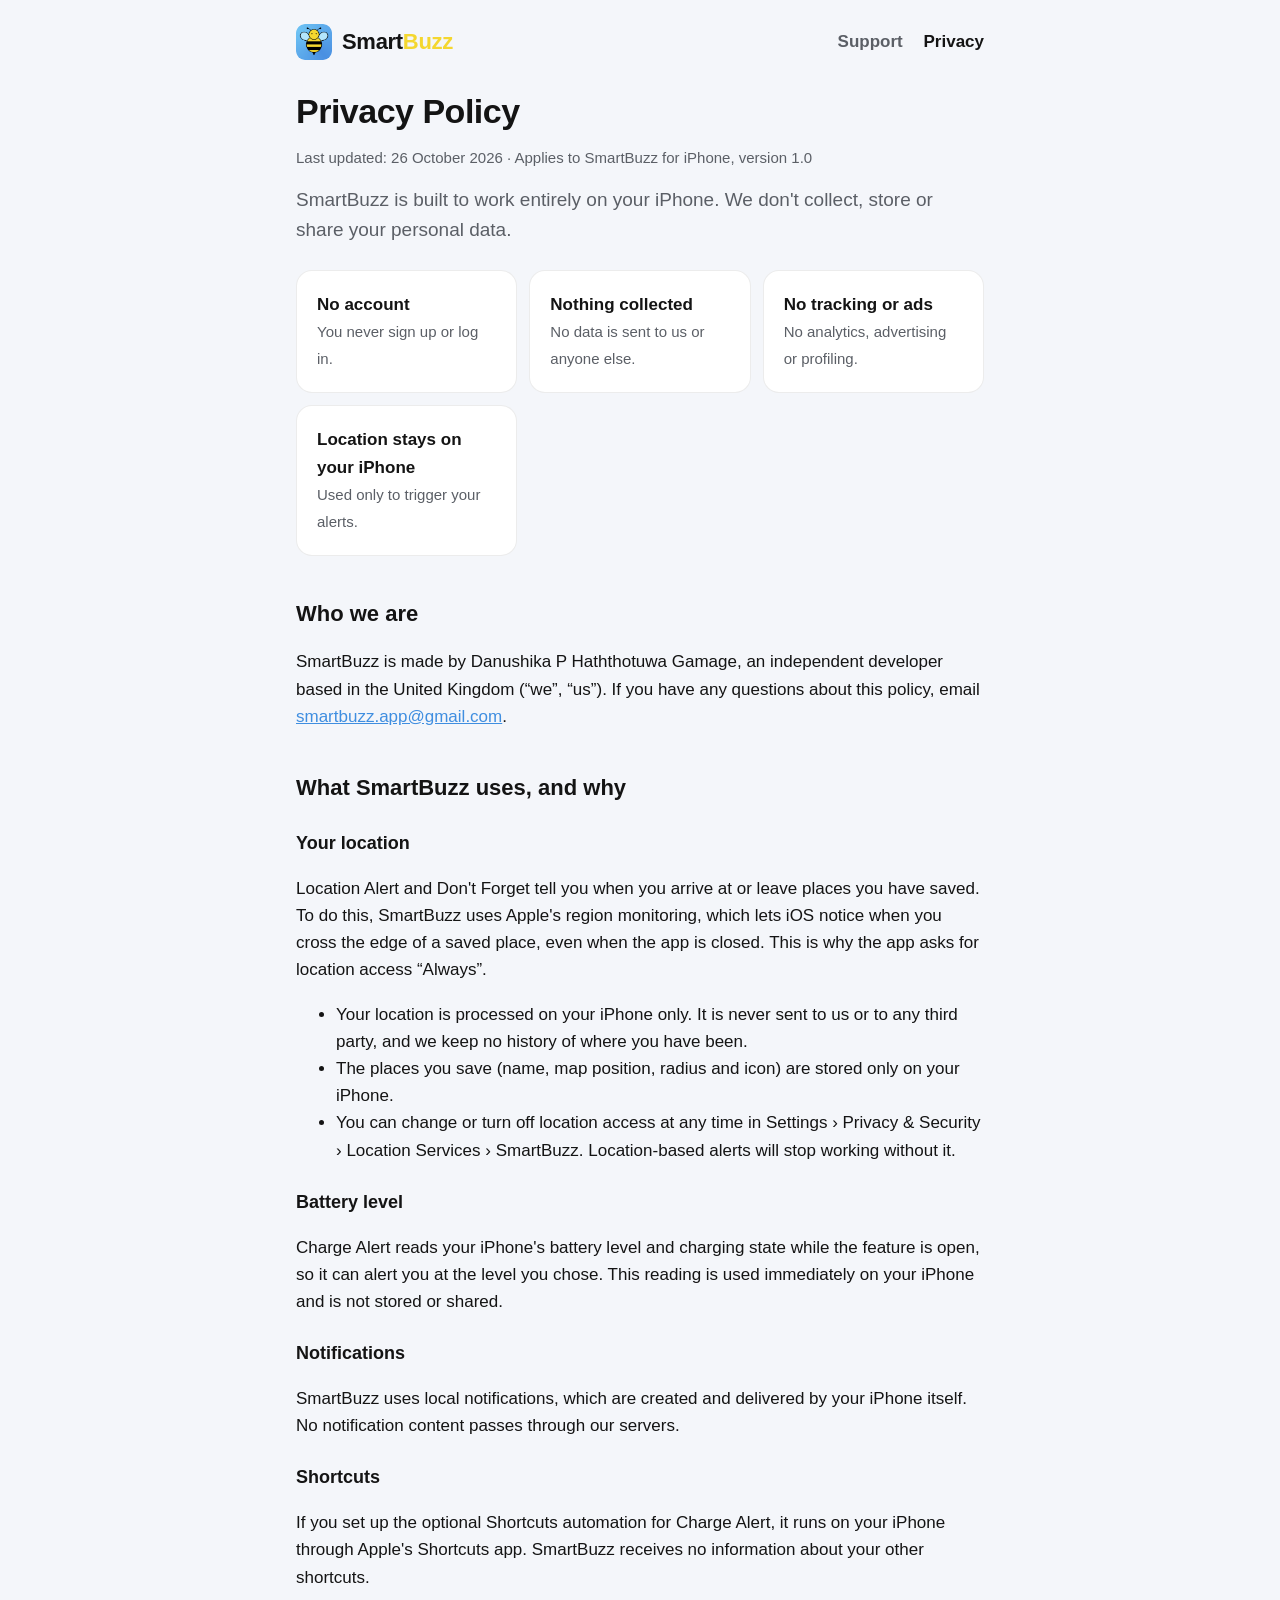
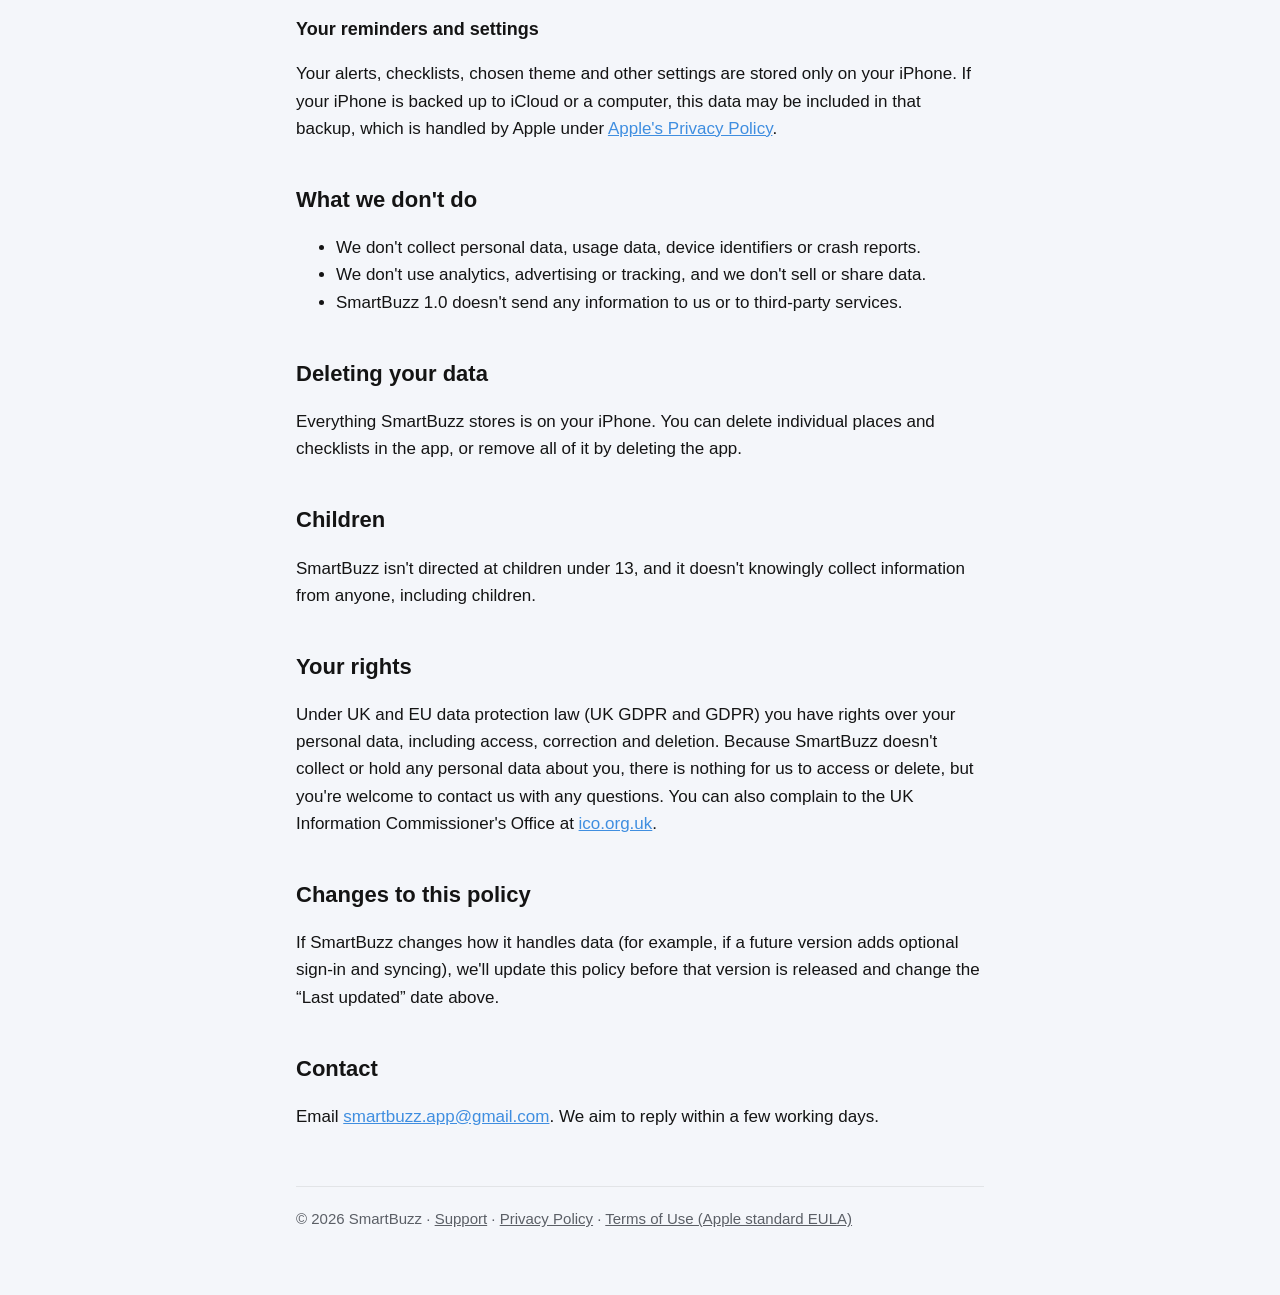
==== privacy/index.html @ 53ed018f "SmartBuzz support page and privacy policy for GitHub Pages Co-Authored-By: Claude Opus 5.5 <noreply@" ====
<!doctype html>
<html lang="en-GB">
<head>
  <meta charset="utf-8">
  <meta name="viewport" content="width=device-width, initial-scale=1">
  <title>Privacy Policy · SmartBuzz</title>
  <meta name="description" content="SmartBuzz privacy policy: no account, no data collected, location used only on your iPhone.">
  <link rel="icon" href="../assets/logo.png">
  <link rel="stylesheet" href="../assets/style.css">
</head>
<body>
  <div class="wrap">
    <header class="site">
      <a class="brand" href="../"><img src="../assets/logo.png" alt=""><span>Smart<span class="buzz">Buzz</span></span></a>
      <nav>
        <a href="../">Support</a>
        <a href="./" aria-current="page">Privacy</a>
      </nav>
    </header>

    <main>
      <h1>Privacy Policy</h1>
      <p class="meta">Last updated: 26 October 2026 · Applies to SmartBuzz for iPhone, version 1.0</p>

      <p class="lede">SmartBuzz is built to work entirely on your iPhone. We don't collect, store or share your personal data.</p>

      <div class="summary">
        <div class="card"><strong>No account</strong><span>You never sign up or log in.</span></div>
        <div class="card"><strong>Nothing collected</strong><span>No data is sent to us or anyone else.</span></div>
        <div class="card"><strong>No tracking or ads</strong><span>No analytics, advertising or profiling.</span></div>
        <div class="card"><strong>Location stays on your iPhone</strong><span>Used only to trigger your alerts.</span></div>
      </div>

      <h2>Who we are</h2>
      <p>SmartBuzz is made by Danushika P Haththotuwa Gamage, an independent developer based in the United Kingdom (“we”, “us”). If you have any questions about this policy, email <a href="mailto:smartbuzz.app@gmail.com">smartbuzz.app@gmail.com</a>.</p>

      <h2>What SmartBuzz uses, and why</h2>

      <h3>Your location</h3>
      <p>Location Alert and Don't Forget tell you when you arrive at or leave places you have saved. To do this, SmartBuzz uses Apple's region monitoring, which lets iOS notice when you cross the edge of a saved place, even when the app is closed. This is why the app asks for location access “Always”.</p>
      <ul>
        <li>Your location is processed on your iPhone only. It is never sent to us or to any third party, and we keep no history of where you have been.</li>
        <li>The places you save (name, map position, radius and icon) are stored only on your iPhone.</li>
        <li>You can change or turn off location access at any time in Settings › Privacy &amp; Security › Location Services › SmartBuzz. Location-based alerts will stop working without it.</li>
      </ul>

      <h3>Battery level</h3>
      <p>Charge Alert reads your iPhone's battery level and charging state while the feature is open, so it can alert you at the level you chose. This reading is used immediately on your iPhone and is not stored or shared.</p>

      <h3>Notifications</h3>
      <p>SmartBuzz uses local notifications, which are created and delivered by your iPhone itself. No notification content passes through our servers.</p>

      <h3>Shortcuts</h3>
      <p>If you set up the optional Shortcuts automation for Charge Alert, it runs on your iPhone through Apple's Shortcuts app. SmartBuzz receives no information about your other shortcuts.</p>

      <h3>Your reminders and settings</h3>
      <p>Your alerts, checklists, chosen theme and other settings are stored only on your iPhone. If your iPhone is backed up to iCloud or a computer, this data may be included in that backup, which is handled by Apple under <a href="https://www.apple.com/legal/privacy/">Apple's Privacy Policy</a>.</p>

      <h2>What we don't do</h2>
      <ul>
        <li>We don't collect personal data, usage data, device identifiers or crash reports.</li>
        <li>We don't use analytics, advertising or tracking, and we don't sell or share data.</li>
        <li>SmartBuzz 1.0 doesn't send any information to us or to third-party services.</li>
      </ul>

      <h2>Deleting your data</h2>
      <p>Everything SmartBuzz stores is on your iPhone. You can delete individual places and checklists in the app, or remove all of it by deleting the app.</p>

      <h2>Children</h2>
      <p>SmartBuzz isn't directed at children under 13, and it doesn't knowingly collect information from anyone, including children.</p>

      <h2>Your rights</h2>
      <p>Under UK and EU data protection law (UK GDPR and GDPR) you have rights over your personal data, including access, correction and deletion. Because SmartBuzz doesn't collect or hold any personal data about you, there is nothing for us to access or delete, but you're welcome to contact us with any questions. You can also complain to the UK Information Commissioner's Office at <a href="https://ico.org.uk">ico.org.uk</a>.</p>

      <h2>Changes to this policy</h2>
      <p>If SmartBuzz changes how it handles data (for example, if a future version adds optional sign-in and syncing), we'll update this policy before that version is released and change the “Last updated” date above.</p>

      <h2>Contact</h2>
      <p>Email <a href="mailto:smartbuzz.app@gmail.com">smartbuzz.app@gmail.com</a>. We aim to reply within a few working days.</p>
    </main>

    <footer class="site">
      © 2026 SmartBuzz · <a href="../">Support</a> · <a href="./">Privacy Policy</a> · <a href="https://www.apple.com/legal/internet-services/itunes/dev/stdeula/">Terms of Use (Apple standard EULA)</a>
    </footer>
  </div>
</body>
</html>
---- assets/style.css ----
:root {
  --honey: #F4D730;
  --honey-deep: #8A6400;
  --sky: #3F8EE0;
  --ink: #141414;
  --muted: #5B5F66;
  --canvas: #F4F6FA;
  --surface: #FFFFFF;
  --border: rgba(20, 20, 20, 0.08);
  --radius: 16px;
  color-scheme: light dark;
}

@media (prefers-color-scheme: dark) {
  :root {
    --honey-deep: #F4D730;
    --sky: #6CB4F0;
    --ink: #F4F4F5;
    --muted: #A1A6AE;
    --canvas: #0B0B0C;
    --surface: #18181B;
    --border: rgba(255, 255, 255, 0.1);
  }
}

* { box-sizing: border-box; }

html { -webkit-text-size-adjust: 100%; }

body {
  margin: 0;
  background: var(--canvas);
  color: var(--ink);
  font-family: ui-rounded, "SF Pro Rounded", -apple-system, BlinkMacSystemFont, "Segoe UI", Roboto, sans-serif;
  font-size: 17px;
  line-height: 1.6;
}

.wrap {
  max-width: 720px;
  margin: 0 auto;
  padding: 24px 16px 64px;
}

header.site {
  display: flex;
  align-items: center;
  justify-content: space-between;
  gap: 12px;
  margin-bottom: 32px;
}

.brand {
  display: flex;
  align-items: center;
  gap: 10px;
  color: var(--ink);
  text-decoration: none;
  font-weight: 900;
  font-size: 22px;
  letter-spacing: -0.3px;
}

.brand img { width: 36px; height: 36px; border-radius: 9px; }
.brand .buzz { color: var(--honey); }

nav a {
  color: var(--muted);
  text-decoration: none;
  font-weight: 600;
  margin-left: 16px;
}
nav a[aria-current="page"], nav a:hover { color: var(--ink); }

h1 { font-size: 34px; line-height: 1.15; margin: 0 0 8px; letter-spacing: -0.5px; }
h2 { font-size: 22px; margin: 40px 0 8px; }
h3 { font-size: 18px; margin: 24px 0 4px; }

p, li { color: var(--ink); }
.lede { color: var(--muted); font-size: 19px; margin: 0 0 24px; }
.meta { color: var(--muted); font-size: 15px; }

a { color: var(--sky); }

.card {
  background: var(--surface);
  border: 1px solid var(--border);
  border-radius: var(--radius);
  padding: 20px;
  margin: 16px 0;
}

.summary {
  display: grid;
  grid-template-columns: repeat(auto-fit, minmax(200px, 1fr));
  gap: 12px;
  margin: 24px 0;
}
.summary .card { margin: 0; }
.summary strong { display: block; font-size: 17px; }
.summary span { color: var(--muted); font-size: 15px; }

.button {
  display: inline-block;
  background: var(--honey);
  color: #141414;
  font-weight: 700;
  text-decoration: none;
  padding: 14px 22px;
  border-radius: 14px;
}

details {
  background: var(--surface);
  border: 1px solid var(--border);
  border-radius: var(--radius);
  padding: 4px 20px;
  margin: 10px 0;
}
summary {
  cursor: pointer;
  font-weight: 700;
  padding: 14px 0;
  list-style-position: outside;
}
details[open] summary { border-bottom: 1px solid var(--border); margin-bottom: 8px; }

footer.site {
  margin-top: 56px;
  padding-top: 20px;
  border-top: 1px solid var(--border);
  color: var(--muted);
  font-size: 15px;
}
footer.site a { color: var(--muted); }

@media (max-width: 480px) {
  h1 { font-size: 28px; }
  nav a { margin-left: 12px; }
}
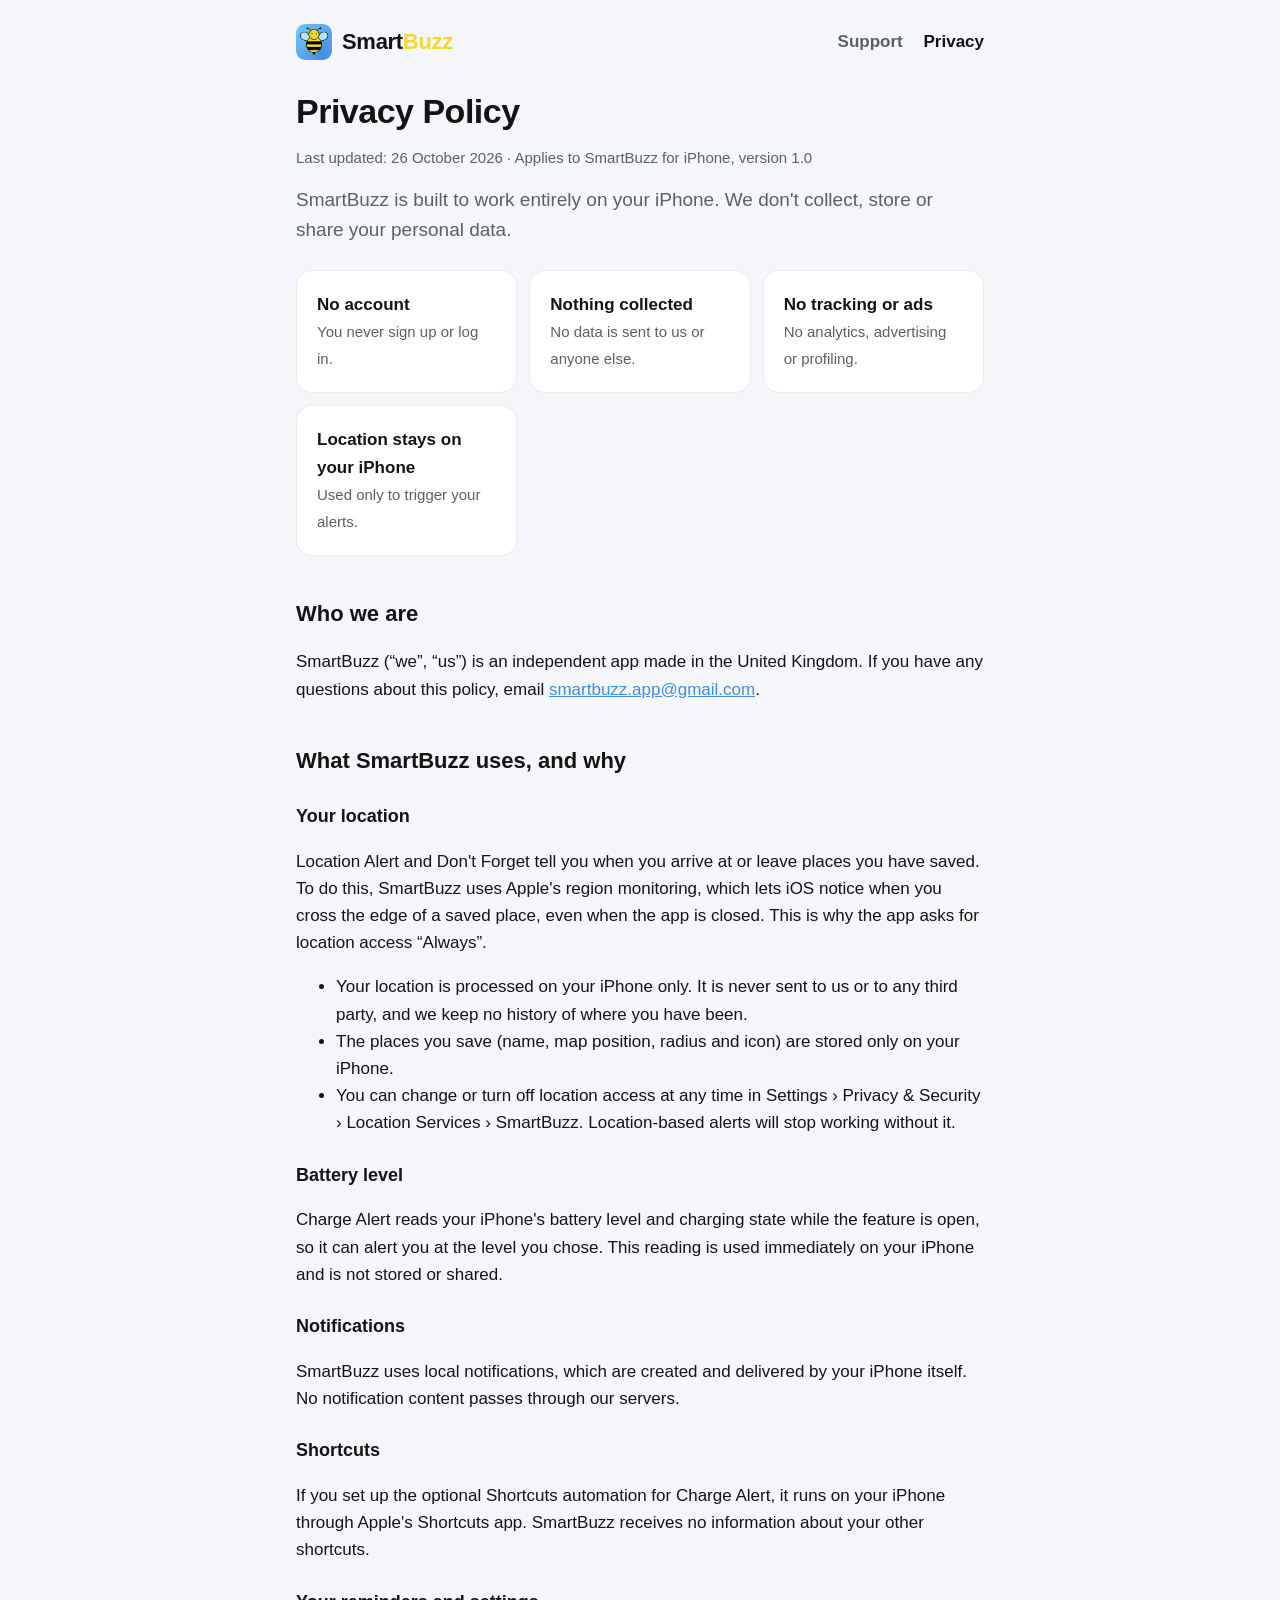
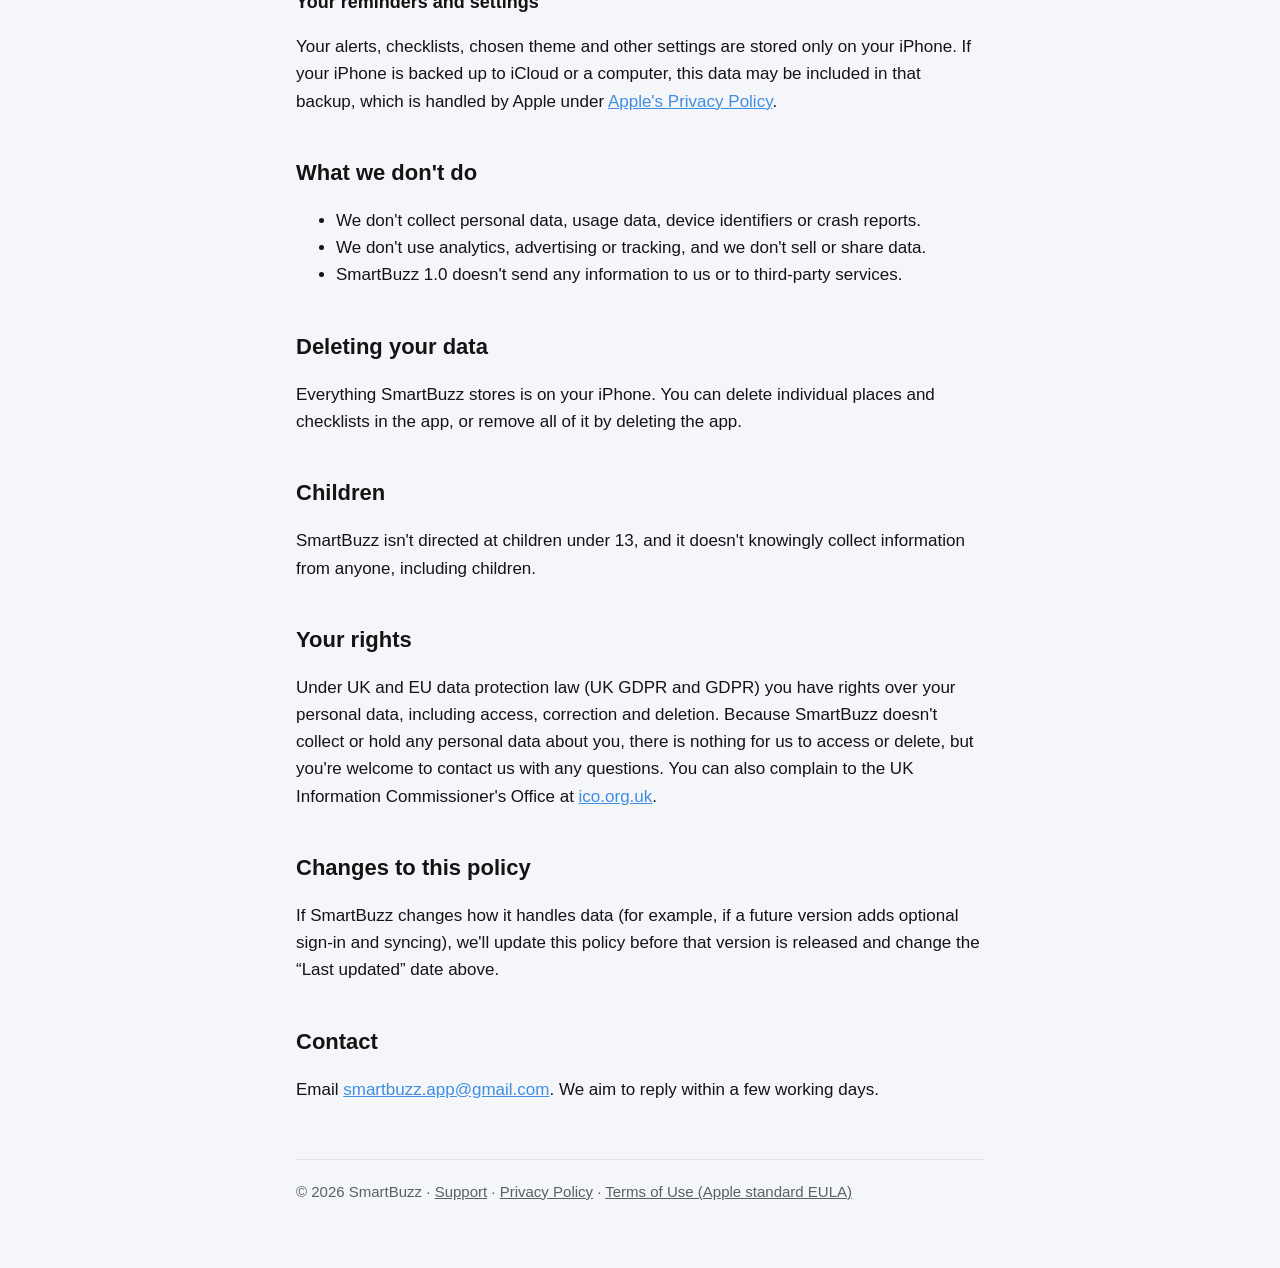
==== commit 4ccbee4f: "Privacy policy: name SmartBuzz rather than the developer Co-Authored-By: Claude Opus 5.5 <noreply@an" ====
--- a/privacy/index.html
+++ b/privacy/index.html
@@ -32,7 +32,7 @@
       </div>
 
       <h2>Who we are</h2>
-      <p>SmartBuzz is made by Danushika P Haththotuwa Gamage, an independent developer based in the United Kingdom (“we”, “us”). If you have any questions about this policy, email <a href="mailto:smartbuzz.app@gmail.com">smartbuzz.app@gmail.com</a>.</p>
+      <p>SmartBuzz (“we”, “us”) is an independent app made in the United Kingdom. If you have any questions about this policy, email <a href="mailto:smartbuzz.app@gmail.com">smartbuzz.app@gmail.com</a>.</p>
 
       <h2>What SmartBuzz uses, and why</h2>
 
